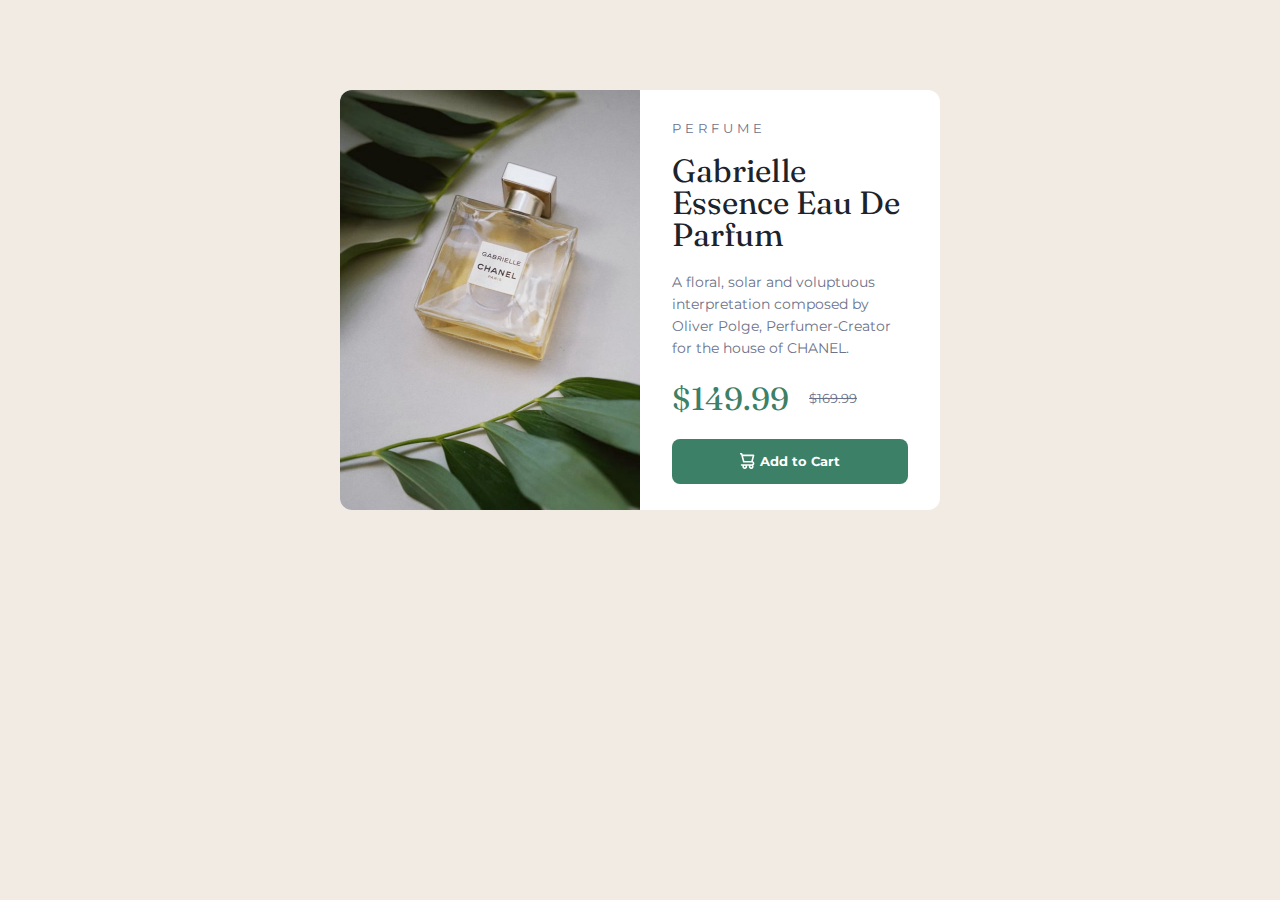
==== index.html @ 51165acf "Problema con el index" ====
<!DOCTYPE html>
<html lang="en">
<head>
    <meta charset="UTF-8">
    <meta http-equiv="X-UA-Compatible" content="IE=edge">
    <meta name="viewport" content="width=device-width, initial-scale=1.0">
    <link rel="stylesheet" href="../stylesheet/reset.css">
    <link rel="stylesheet" href="../stylesheet/style.css">
    <link rel="preconnect" href="https://fonts.googleapis.com">
    <link rel="preconnect" href="https://fonts.gstatic.com" crossorigin>
    <link href="https://fonts.googleapis.com/css2?family=Montserrat:wght@500;700&display=swap" rel="stylesheet">
    <link href="https://fonts.googleapis.com/css2?family=Fraunces:opsz,wght@9..144,700&display=swap" rel="stylesheet">  
    <title>Product preview card component</title>
</head>
<body>
    <main>
        <div class="container">
            <div>
                <img src="../images/image-product-desktop.jpg" alt="product" class="img-product-desktop">
                <img src="../images/image-product-mobile.jpg" alt="product" class="img-product-mobile">
            </div>

            <div class="right">
                <div class="description">
                    <p>PERFUME</p>
                    <h1 class="title">Gabrielle Essence Eau De Parfum</h1>
                    <p>A floral, solar and voluptuous interpretation composed by Oliver Polge, Perfumer-Creator for the house of CHANEL.</p>
                </div>

                <div class="price">
                    <p>$149.99</p>
                    <p>$169.99</p>
                </div>

                <div>
                    <button class="primary-button  add-to-cart-button">
                        <img src="../images/icon-cart.svg" alt="cart">
                        Add to Cart
                    </button>
                </div>
            </div>    
        </div>  
    </main>
</body>
</html>
---- stylesheet/style.css ----
:root {
    --dark-cyan: hsl(158, 36%, 37%);
    --cream: hsl(30, 38%, 92%);
    --very-dark-blue: hsl(212, 21%, 14%);
    --dark-grayish-blue: hsl(228, 12%, 48%);
    --white: hsl(0, 0%, 100%);

/*     font-family: 'Fraunces', serif;
    font-family: 'Montserrat', sans-serif; */
}

body {
    background-color: var(--cream);
}

main {
    display: flex;
    justify-content: center;
}

.container {
    display: flex;
    width: 600px;
    height: 420px;
    /* align-items: center; */
    background-color: var(--white);
    margin-top: 7%;
    border-radius: 12px;
}

.img-product-desktop {
    width: 300px;
    height: 420px;
    object-fit: cover;
    border-radius: 12px 0 0 12px;
}

.img-product-mobile {
    display: none;
}

.right {
    padding: 2rem;
}

.description p:nth-child(1) {
    font-family: 'Montserrat', sans-serif;
    color: var(--dark-grayish-blue);
    font-size: 13px;
    letter-spacing: 4px;
    margin-bottom: 20px;
}

.title {
    font-family: 'Fraunces', serif;
    font-size: 32px;
    margin-bottom: 20px;
    color: var(--very-dark-blue);
}

.description p:nth-child(3) {
    font-family: 'Montserrat', sans-serif;
    color: var(--dark-grayish-blue);
    font-size: 14px;
    margin-bottom: 24px;
    line-height: 22px;
}

.price {
    display: flex;
    margin-bottom: 24px;
    align-items: center;
}

.price p:nth-child(1) {
    color: var(--dark-cyan);
    font-family: 'Fraunces', serif;
    font-size: 32px;
    margin-right: 20px;
}

.price p:nth-child(2) {
    color: var(--dark-grayish-blue);
    font-family: 'Montserrat', sans-serif;
    font-size: 13px;
    text-decoration:line-through;
}

.primary-button {
    background: var(--dark-cyan);
    border-radius: 8px;
    border: none;
    color: var(--white);
    width: 100%;
    height: 45px;
    cursor: pointer;
    font-family: 'Montserrat', sans-serif;
    font-weight: bold;
}

.add-to-cart-button {
    display: flex;
    align-items: center;
    justify-content: center;
    gap: 5px;
}

@media (max-width: 375px) {
    .container {
        flex-direction: column;
        width: 90%;
        height: 620px;
        margin-top: 8vh;
    }

    .img-product-desktop {
        display: none;
    }

    .img-product-mobile {
        display: inline;
        width: 100%;
        border-radius: 12px 12px 0 0
    }

    .right {
        padding: 1.5rem;
    }
}
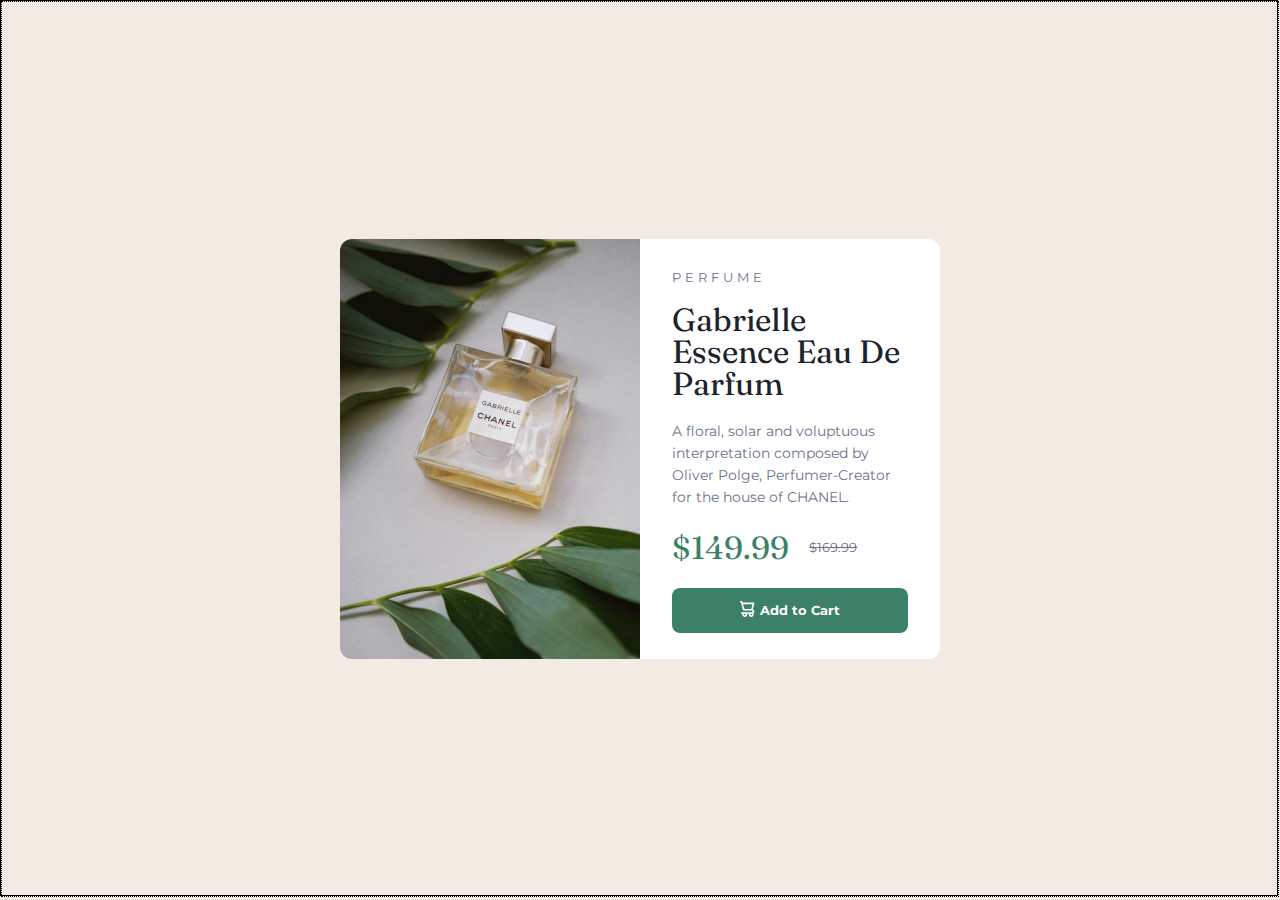
==== commit ec37f683: "Añadiendo etiqueta figure" ====
--- a/index.html
+++ b/index.html
@@ -4,8 +4,8 @@
     <meta charset="UTF-8">
     <meta http-equiv="X-UA-Compatible" content="IE=edge">
     <meta name="viewport" content="width=device-width, initial-scale=1.0">
-    <link rel="stylesheet" href="../stylesheet/reset.css">
-    <link rel="stylesheet" href="../stylesheet/style.css">
+    <link rel="stylesheet" href="./stylesheet/reset.css">
+    <link rel="stylesheet" href="./stylesheet/style.css">
     <link rel="preconnect" href="https://fonts.googleapis.com">
     <link rel="preconnect" href="https://fonts.gstatic.com" crossorigin>
     <link href="https://fonts.googleapis.com/css2?family=Montserrat:wght@500;700&display=swap" rel="stylesheet">
@@ -15,10 +15,10 @@
 <body>
     <main>
         <div class="container">
-            <div>
-                <img src="../images/image-product-desktop.jpg" alt="product" class="img-product-desktop">
-                <img src="../images/image-product-mobile.jpg" alt="product" class="img-product-mobile">
-            </div>
+            <figure>
+                <img src="./images/image-product-desktop.jpg" alt="product" class="img-product-desktop">
+                <img src="./images/image-product-mobile.jpg" alt="product" class="img-product-mobile">
+            </figure>
 
             <div class="right">
                 <div class="description">
@@ -34,7 +34,9 @@
 
                 <div>
                     <button class="primary-button  add-to-cart-button">
-                        <img src="../images/icon-cart.svg" alt="cart">
+                        <figure>
+                            <img src="./images/icon-cart.svg" alt="cart">
+                        </figure>
                         Add to Cart
                     </button>
                 </div>
--- a/stylesheet/style.css
+++ b/stylesheet/style.css
@@ -11,11 +11,18 @@
 
 body {
     background-color: var(--cream);
+    width: 99.7vw;
+    height: 99.3vh;
+    border: 1px solid;
 }
 
 main {
     display: flex;
+    width: 100%;
+    height: 100%;
     justify-content: center;
+    align-items: center;
+    border: 1px dotted;
 }
 
 .container {
@@ -24,7 +31,7 @@
     height: 420px;
     /* align-items: center; */
     background-color: var(--white);
-    margin-top: 7%;
+    /* margin-top: 7%; */
     border-radius: 12px;
 }
 
@@ -105,7 +112,7 @@
     gap: 5px;
 }
 
-@media (max-width: 375px) {
+@media (max-width: 400px) {
     .container {
         flex-direction: column;
         width: 90%;
